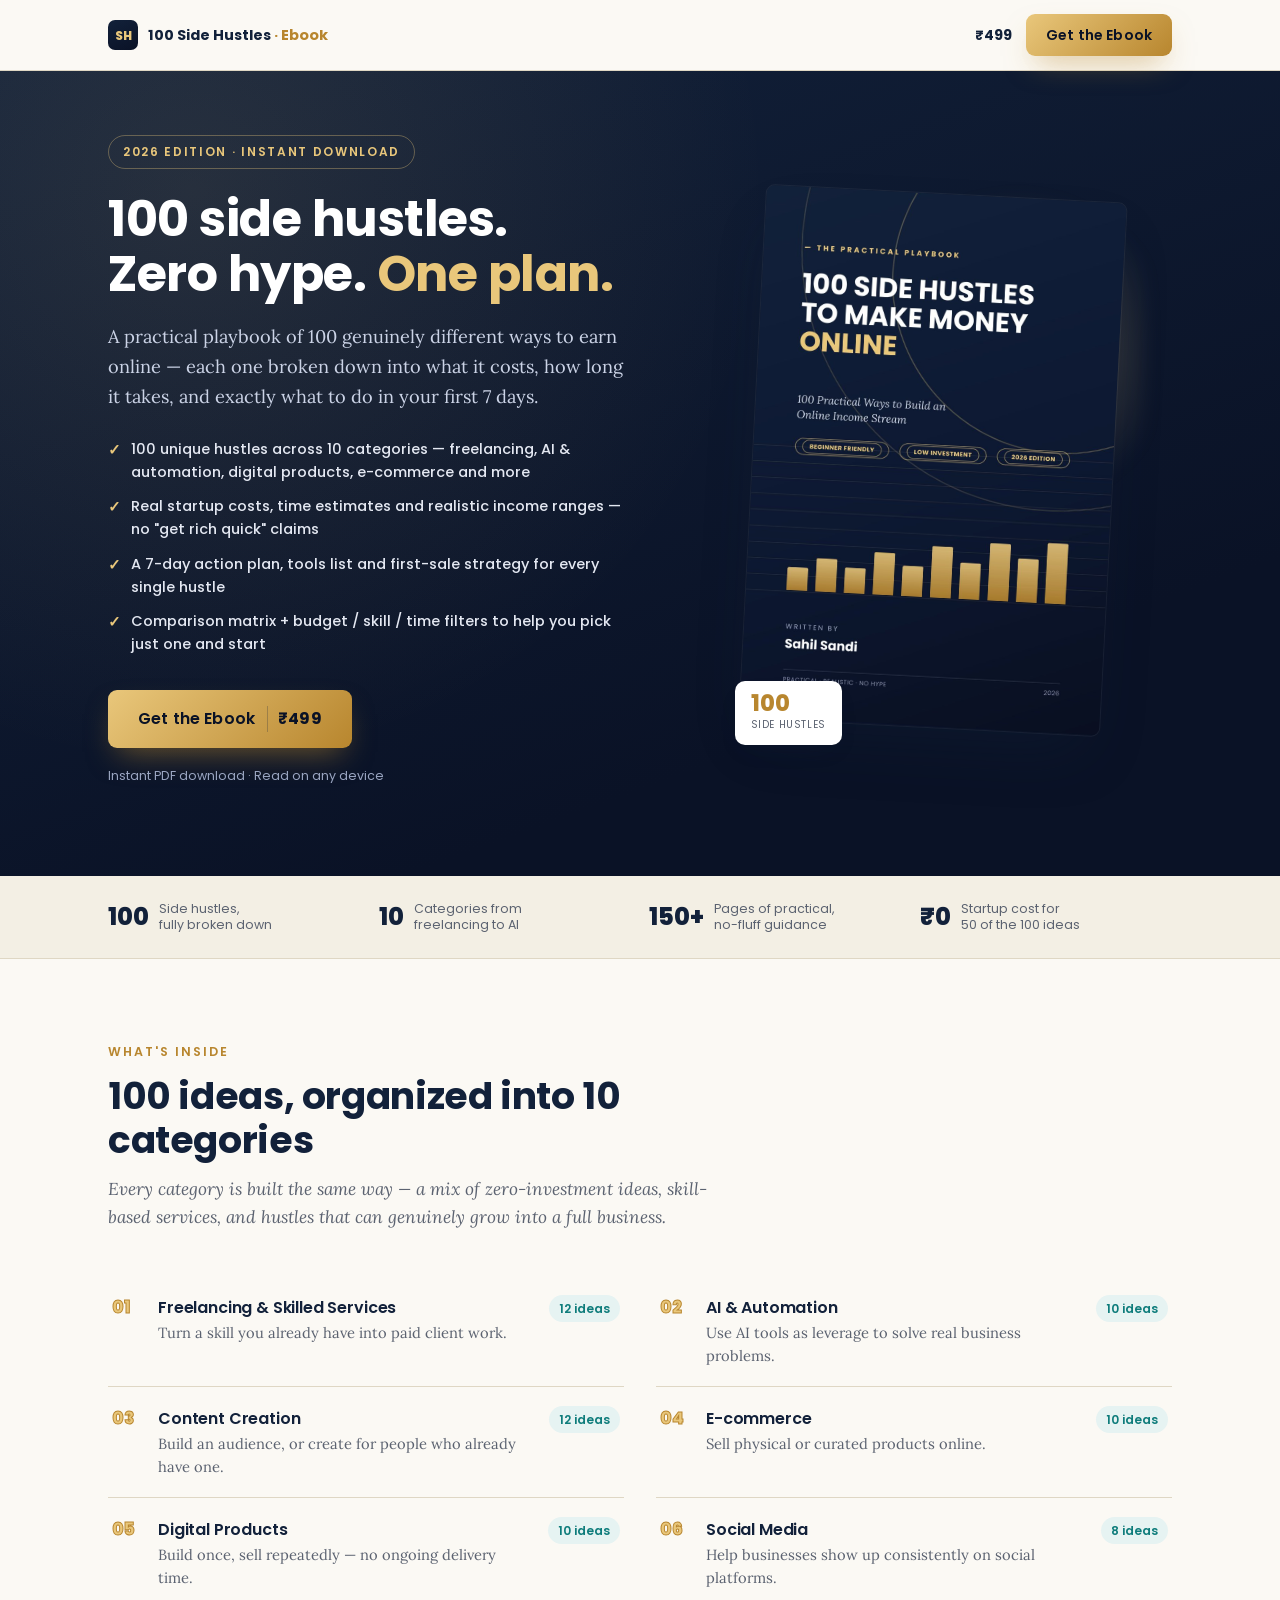
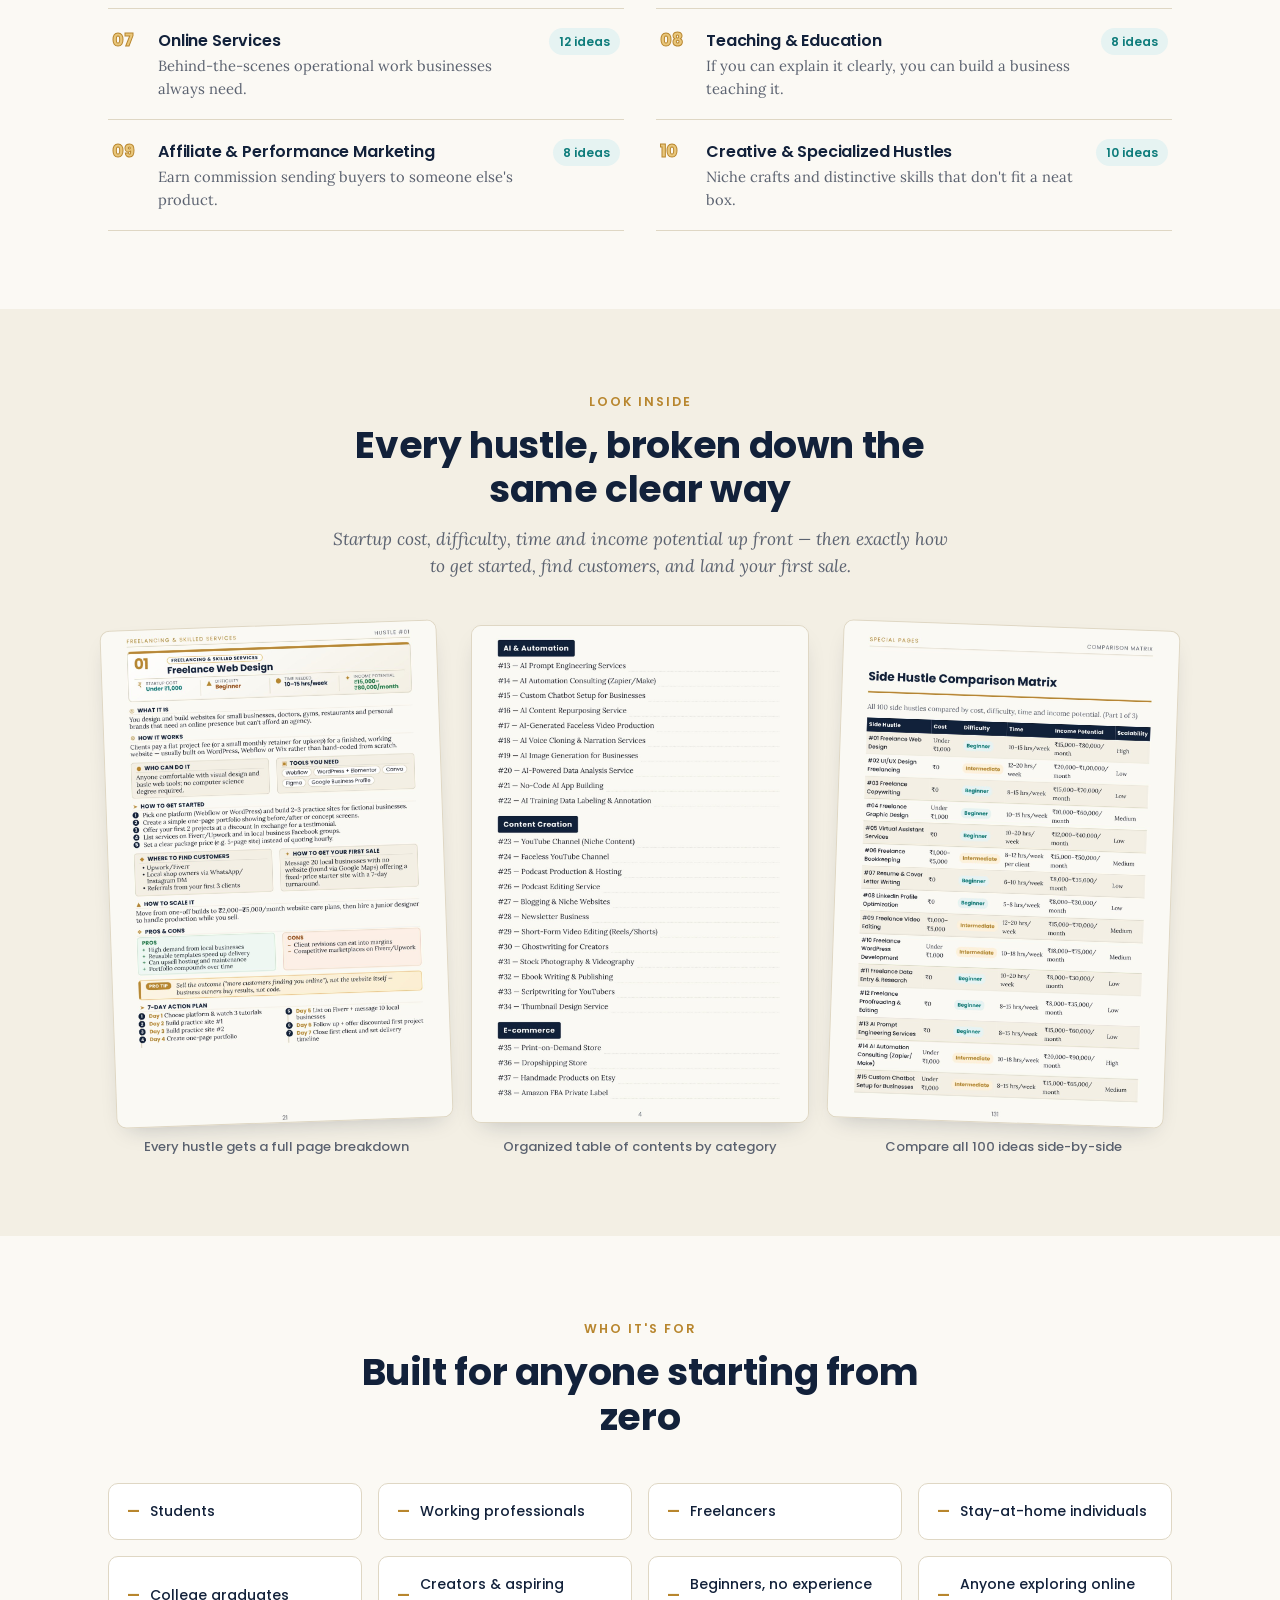
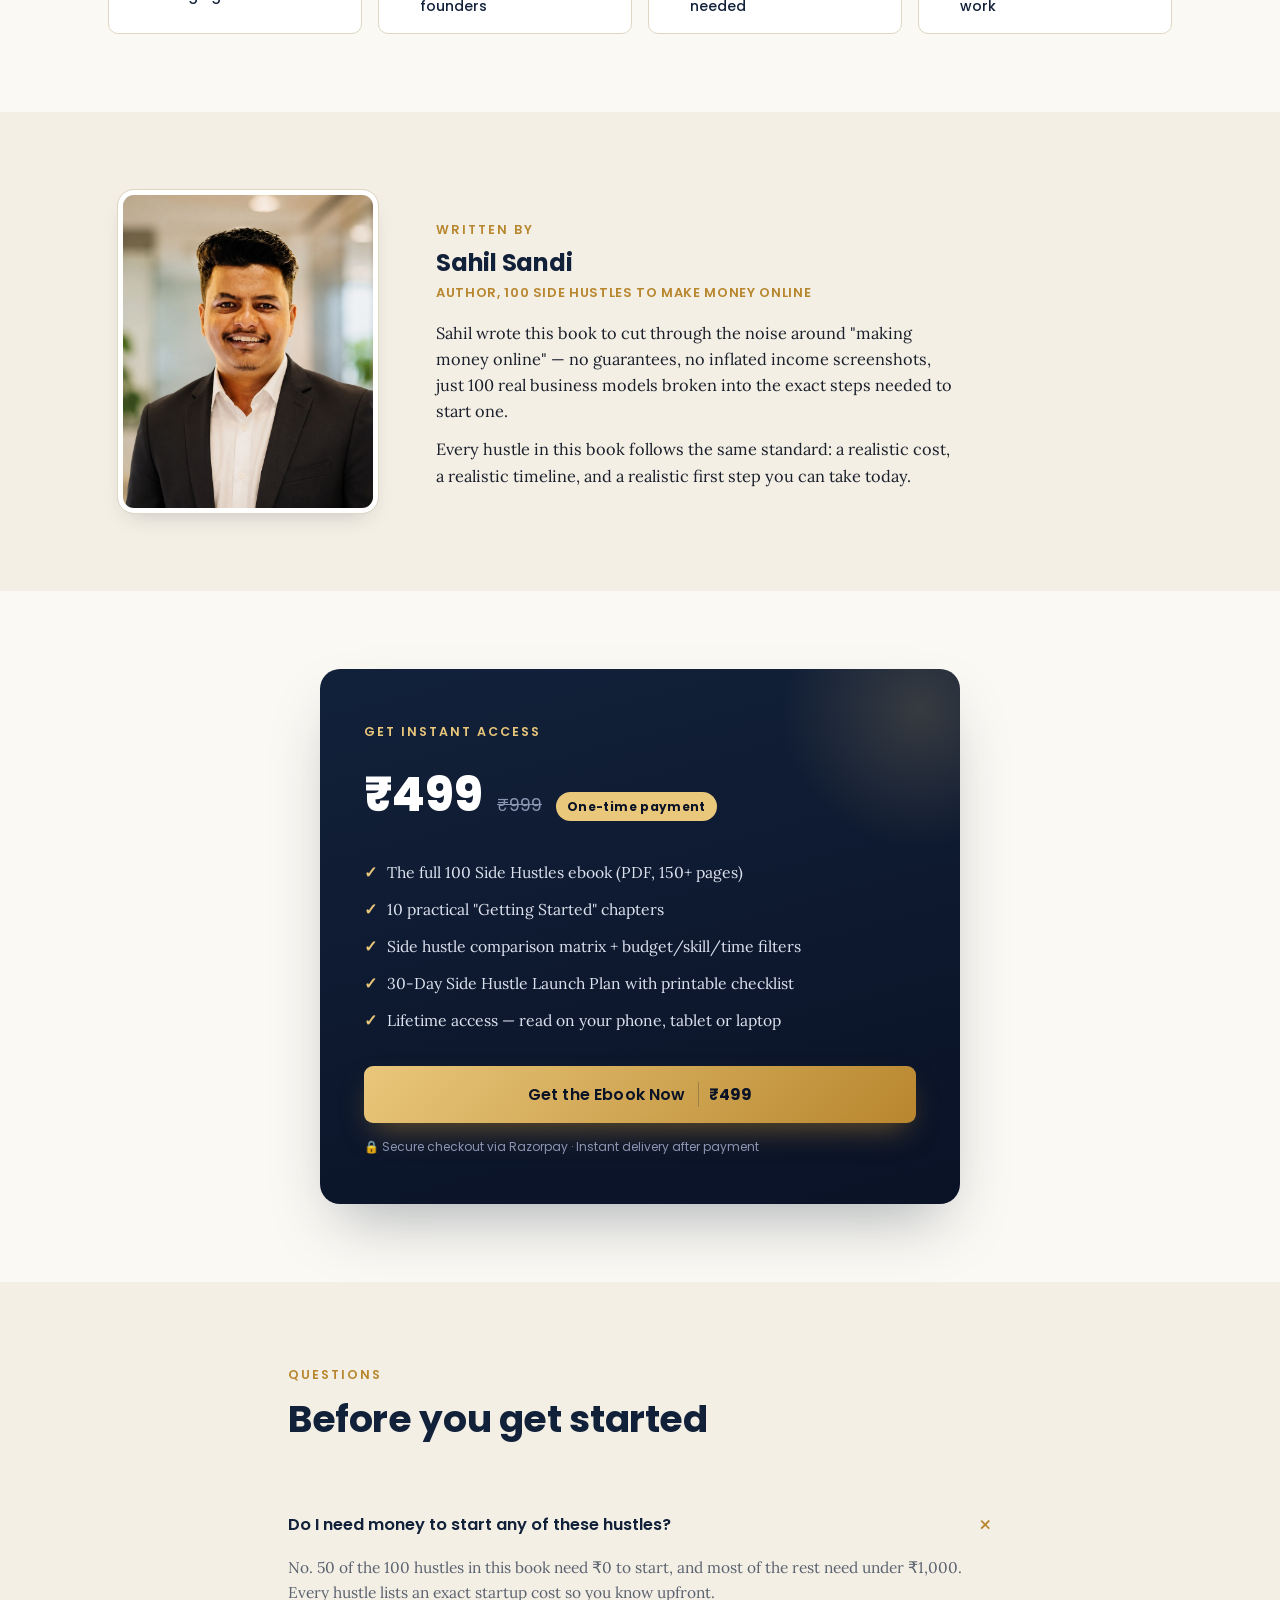
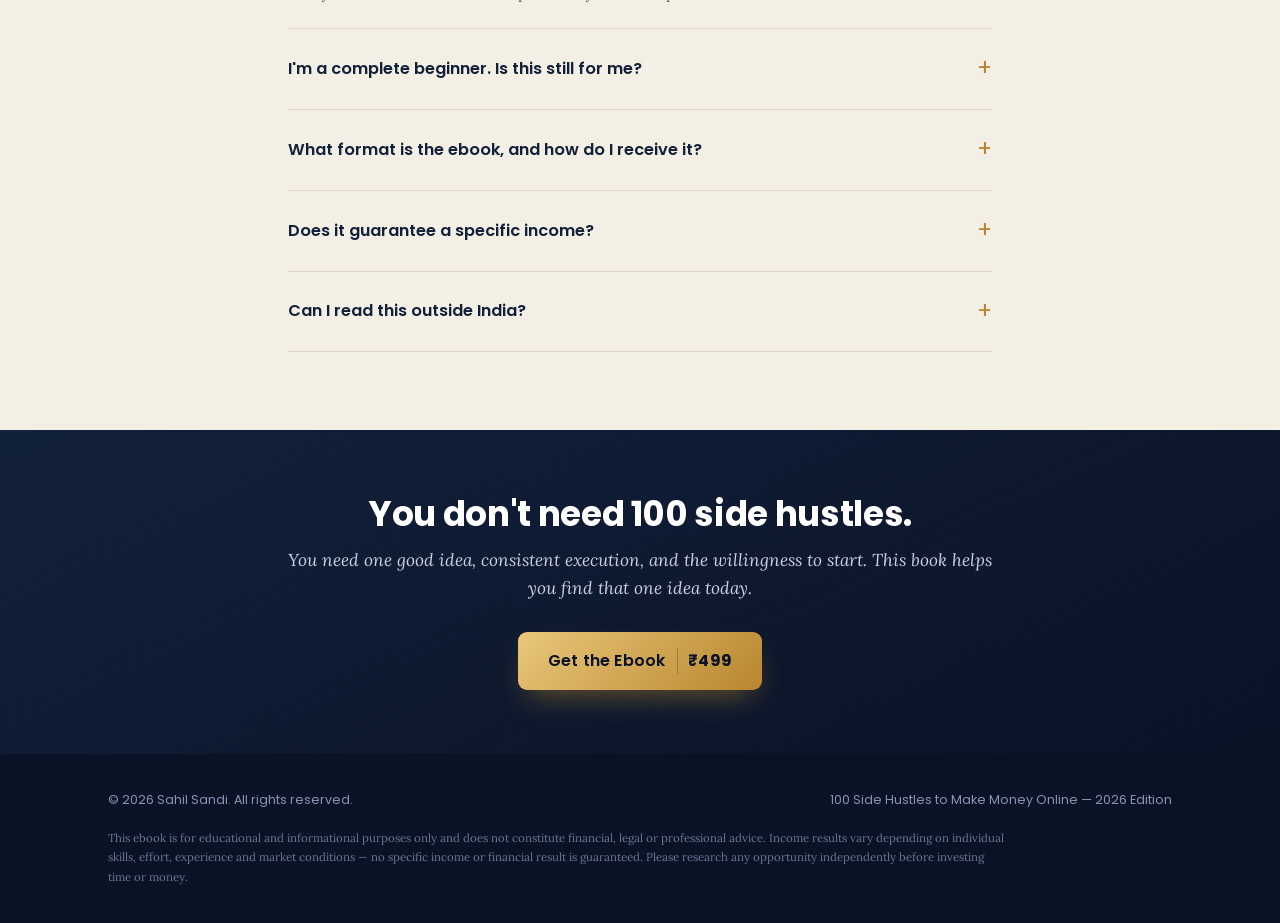
==== index.html @ a29d7ca0 "resolve deploeyment issue" ====
<!DOCTYPE html>
<html lang="en">
<head>
<meta charset="UTF-8">
<meta name="viewport" content="width=device-width, initial-scale=1.0">
<title>100 Side Hustles to Make Money Online — by Sahil Sandi</title>
<meta name="description" content="100 practical, realistic side hustles to build an online income stream — with startup cost, tools, first-sale strategy and a 7-day action plan for every single one.">

<!-- Open Graph / Meta Ads preview -->
<meta property="og:title" content="100 Side Hustles to Make Money Online">
<meta property="og:description" content="100 practical ways to build an online income stream — no hype, just startup cost, tools, and a 7-day plan for every hustle.">
<meta property="og:image" content="assets/img/cover.jpg">
<meta property="og:type" content="product">

<link rel="preconnect" href="https://fonts.googleapis.com">
<link rel="preconnect" href="https://fonts.gstatic.com" crossorigin>
<link href="https://fonts.googleapis.com/css2?family=Poppins:wght@400;500;600;700;800&family=Lora:ital,wght@0,400;0,500;1,400;1,500&display=swap" rel="stylesheet">
<link rel="stylesheet" href="assets/style.css">
</head>
<body>

<!-- ============ TOP BAR ============ -->
<div class="topbar">
  <div class="topbar-inner">
    <div class="brand">
      <div class="brand-mark">SH</div>
      <div class="brand-name">100 Side Hustles <span>· Ebook</span></div>
    </div>
    <div style="display:flex; align-items:center;">
      <!-- EDITABLE PRICE: keep in sync with your Razorpay Payment Page amount -->
      <span class="topbar-price">₹499</span>
      <a class="btn btn-primary" href="checkout.html">Get the Ebook</a>
    </div>
  </div>
</div>

<!-- ============ HERO ============ -->
<section class="hero">
  <div class="container hero-grid">
    <div>
      <span class="hero-eyebrow">2026 Edition · Instant Download</span>
      <h1>100 side hustles.<br>Zero hype. <em>One plan.</em></h1>
      <p class="hero-sub">A practical playbook of 100 genuinely different ways to earn online — each one broken down into what it costs, how long it takes, and exactly what to do in your first 7 days.</p>
      <ul class="hero-points">
        <li>100 unique hustles across 10 categories — freelancing, AI &amp; automation, digital products, e-commerce and more</li>
        <li>Real startup costs, time estimates and realistic income ranges — no "get rich quick" claims</li>
        <li>A 7-day action plan, tools list and first-sale strategy for every single hustle</li>
        <li>Comparison matrix + budget / skill / time filters to help you pick just one and start</li>
      </ul>
      <div class="hero-cta">
        <a class="btn btn-primary" href="checkout.html">
          Get the Ebook <span class="price">₹499</span>
        </a>
        <span class="hero-price-note">Instant PDF download · Read on any device</span>
      </div>
    </div>
    <div class="hero-visual">
      <div class="book-stage">
        <div class="book-glow"></div>
        <img class="book-cover-img" src="assets/img/cover.jpg" alt="100 Side Hustles to Make Money Online — ebook cover">
        <div class="book-badge">
          <div class="num">100</div>
          <div class="lab">Side Hustles</div>
        </div>
      </div>
    </div>
  </div>
</section>

<!-- ============ TRUST STRIP ============ -->
<div class="trust-strip">
  <div class="container trust-row">
    <div class="trust-item"><span class="n">100</span><span class="t">Side hustles,<br>fully broken down</span></div>
    <div class="trust-item"><span class="n">10</span><span class="t">Categories from<br>freelancing to AI</span></div>
    <div class="trust-item"><span class="n">150+</span><span class="t">Pages of practical,<br>no-fluff guidance</span></div>
    <div class="trust-item"><span class="n">₹0</span><span class="t">Startup cost for<br>50 of the 100 ideas</span></div>
  </div>
</div>

<!-- ============ WHAT'S INSIDE ============ -->
<section class="section">
  <div class="container">
    <div class="section-head">
      <span class="eyebrow">What's Inside</span>
      <h2>100 ideas, organized into 10 categories</h2>
      <p class="lede">Every category is built the same way — a mix of zero-investment ideas, skill-based services, and hustles that can genuinely grow into a full business.</p>
    </div>
    <div class="cat-index">
      <div class="cat-row">
        <span class="idx">01</span>
        <div class="body"><h4>Freelancing &amp; Skilled Services</h4><p>Turn a skill you already have into paid client work.</p></div>
        <span class="count">12 ideas</span>
      </div>
      <div class="cat-row">
        <span class="idx">02</span>
        <div class="body"><h4>AI &amp; Automation</h4><p>Use AI tools as leverage to solve real business problems.</p></div>
        <span class="count">10 ideas</span>
      </div>
      <div class="cat-row">
        <span class="idx">03</span>
        <div class="body"><h4>Content Creation</h4><p>Build an audience, or create for people who already have one.</p></div>
        <span class="count">12 ideas</span>
      </div>
      <div class="cat-row">
        <span class="idx">04</span>
        <div class="body"><h4>E-commerce</h4><p>Sell physical or curated products online.</p></div>
        <span class="count">10 ideas</span>
      </div>
      <div class="cat-row">
        <span class="idx">05</span>
        <div class="body"><h4>Digital Products</h4><p>Build once, sell repeatedly — no ongoing delivery time.</p></div>
        <span class="count">10 ideas</span>
      </div>
      <div class="cat-row">
        <span class="idx">06</span>
        <div class="body"><h4>Social Media</h4><p>Help businesses show up consistently on social platforms.</p></div>
        <span class="count">8 ideas</span>
      </div>
      <div class="cat-row">
        <span class="idx">07</span>
        <div class="body"><h4>Online Services</h4><p>Behind-the-scenes operational work businesses always need.</p></div>
        <span class="count">12 ideas</span>
      </div>
      <div class="cat-row">
        <span class="idx">08</span>
        <div class="body"><h4>Teaching &amp; Education</h4><p>If you can explain it clearly, you can build a business teaching it.</p></div>
        <span class="count">8 ideas</span>
      </div>
      <div class="cat-row">
        <span class="idx">09</span>
        <div class="body"><h4>Affiliate &amp; Performance Marketing</h4><p>Earn commission sending buyers to someone else's product.</p></div>
        <span class="count">8 ideas</span>
      </div>
      <div class="cat-row">
        <span class="idx">10</span>
        <div class="body"><h4>Creative &amp; Specialized Hustles</h4><p>Niche crafts and distinctive skills that don't fit a neat box.</p></div>
        <span class="count">10 ideas</span>
      </div>
    </div>
  </div>
</section>

<!-- ============ LOOK INSIDE ============ -->
<section class="section section-alt">
  <div class="container">
    <div class="section-head center">
      <span class="eyebrow">Look Inside</span>
      <h2>Every hustle, broken down the same clear way</h2>
      <p class="lede">Startup cost, difficulty, time and income potential up front — then exactly how to get started, find customers, and land your first sale.</p>
    </div>
    <div class="gallery">
      <div class="gallery-item">
        <div class="gallery-frame"><img src="assets/img/preview1.jpg" alt="Sample hustle page — Freelance Web Design"></div>
        <div class="gallery-cap">Every hustle gets a full page breakdown</div>
      </div>
      <div class="gallery-item">
        <div class="gallery-frame"><img src="assets/img/preview4.jpg" alt="Table of contents sample page"></div>
        <div class="gallery-cap">Organized table of contents by category</div>
      </div>
      <div class="gallery-item">
        <div class="gallery-frame"><img src="assets/img/preview3.jpg" alt="Comparison matrix sample page"></div>
        <div class="gallery-cap">Compare all 100 ideas side-by-side</div>
      </div>
    </div>
  </div>
</section>

<!-- ============ WHO IT'S FOR ============ -->
<section class="section">
  <div class="container">
    <div class="section-head center">
      <span class="eyebrow">Who It's For</span>
      <h2>Built for anyone starting from zero</h2>
    </div>
    <div class="for-grid">
      <div class="for-chip">Students</div>
      <div class="for-chip">Working professionals</div>
      <div class="for-chip">Freelancers</div>
      <div class="for-chip">Stay-at-home individuals</div>
      <div class="for-chip">College graduates</div>
      <div class="for-chip">Creators &amp; aspiring founders</div>
      <div class="for-chip">Beginners, no experience needed</div>
      <div class="for-chip">Anyone exploring online work</div>
    </div>
  </div>
</section>

<!-- ============ AUTHOR ============ -->
<section class="section section-alt">
  <div class="container author-wrap">
    <img class="author-photo" src="assets/img/author.jpg" alt="Sahil Sandi, author of 100 Side Hustles to Make Money Online">
    <div>
      <span class="eyebrow">Written By</span>
      <h3 class="author-name" style="margin-top:8px;">Sahil Sandi</h3>
      <div class="author-role">Author, 100 Side Hustles to Make Money Online</div>
      <p class="author-bio">Sahil wrote this book to cut through the noise around "making money online" — no guarantees, no inflated income screenshots, just 100 real business models broken into the exact steps needed to start one.</p>
      <p class="author-bio">Every hustle in this book follows the same standard: a realistic cost, a realistic timeline, and a realistic first step you can take today.</p>
    </div>
  </div>
</section>

<!-- ============ PRICING ============ -->
<section class="section" id="pricing">
  <div class="container">
    <div class="price-card">
      <span class="eyebrow" style="color:var(--gold-soft);">Get Instant Access</span>
      <div class="price-top" style="margin-top:14px;">
        <!-- EDITABLE PRICE: keep in sync with your Razorpay Payment Page amount -->
        <span class="price-amount">₹499</span>
        <span class="price-was">₹999</span>
        <span class="price-tag">One-time payment</span>
      </div>
      <ul class="price-includes">
        <li>The full 100 Side Hustles ebook (PDF, 150+ pages)</li>
        <li>10 practical "Getting Started" chapters</li>
        <li>Side hustle comparison matrix + budget/skill/time filters</li>
        <li>30-Day Side Hustle Launch Plan with printable checklist</li>
        <li>Lifetime access — read on your phone, tablet or laptop</li>
      </ul>
      <div class="price-cta">
        <a class="btn btn-primary btn-block" href="checkout.html">
          Get the Ebook Now <span class="price">₹499</span>
        </a>
      </div>
      <div class="price-secure">🔒 Secure checkout via Razorpay · Instant delivery after payment</div>
    </div>
  </div>
</section>

<!-- ============ FAQ ============ -->
<section class="section section-alt">
  <div class="container-narrow">
    <div class="section-head">
      <span class="eyebrow">Questions</span>
      <h2>Before you get started</h2>
    </div>

    <div class="faq-item open">
      <div class="faq-q">Do I need money to start any of these hustles?</div>
      <div class="faq-a">No. 50 of the 100 hustles in this book need ₹0 to start, and most of the rest need under ₹1,000. Every hustle lists an exact startup cost so you know upfront.</div>
    </div>
    <div class="faq-item">
      <div class="faq-q">I'm a complete beginner. Is this still for me?</div>
      <div class="faq-a">Yes — the book opens with 10 short chapters on choosing the right hustle, avoiding scams, and getting your first customer, before you even get to the 100 ideas.</div>
    </div>
    <div class="faq-item">
      <div class="faq-q">What format is the ebook, and how do I receive it?</div>
      <div class="faq-a">It's a digital PDF, readable on any phone, tablet or computer. After payment you'll be taken straight to a download page — no waiting, no email required.</div>
    </div>
    <div class="faq-item">
      <div class="faq-q">Does it guarantee a specific income?</div>
      <div class="faq-a">No — and we're upfront about that. Income depends on your effort, skills and market conditions. What this book guarantees is clarity: a realistic cost, timeline and first step for every idea.</div>
    </div>
    <div class="faq-item">
      <div class="faq-q">Can I read this outside India?</div>
      <div class="faq-a">Yes. Costs and examples are shown in INR (₹) with Indian platforms in mind, but the majority of the 100 hustles — freelancing, digital products, content, affiliate marketing — work anywhere in the world.</div>
    </div>
  </div>
</section>

<!-- ============ FINAL CTA ============ -->
<section class="cta-band">
  <div class="container-narrow">
    <h2>You don't need 100 side hustles.</h2>
    <p class="lede">You need one good idea, consistent execution, and the willingness to start. This book helps you find that one idea today.</p>
    <div class="hero-cta">
      <a class="btn btn-primary" href="checkout.html">
        Get the Ebook <span class="price">₹499</span>
      </a>
    </div>
  </div>
</section>

<!-- ============ FOOTER ============ -->
<footer>
  <div class="container">
    <div class="footer-inner">
      <div>© 2026 Sahil Sandi. All rights reserved.</div>
      <div>100 Side Hustles to Make Money Online — 2026 Edition</div>
    </div>
    <p class="footer-disclaimer">This ebook is for educational and informational purposes only and does not constitute financial, legal or professional advice. Income results vary depending on individual skills, effort, experience and market conditions — no specific income or financial result is guaranteed. Please research any opportunity independently before investing time or money.</p>
  </div>
</footer>

<script>
document.querySelectorAll('.faq-item').forEach(function(item){
  item.querySelector('.faq-q').addEventListener('click', function(){
    var isOpen = item.classList.contains('open');
    document.querySelectorAll('.faq-item').forEach(function(i){ i.classList.remove('open'); });
    if(!isOpen){ item.classList.add('open'); }
  });
});
</script>
</body>
</html>
---- assets/style.css ----
/* =========================================================
   100 Side Hustles — Product & Delivery Site
   Design system inherited from the ebook itself:
   Navy / Gold / Cream, Poppins + Lora
   ========================================================= */

:root{
  --navy:#12213A;
  --navy-soft:#1D3358;
  --navy-deep:#0A1226;
  --ink:#1A1F2B;
  --gold:#B8862E;
  --gold-soft:#E9C77B;
  --gold-pale:#F6E7C4;
  --teal:#0E7C7B;
  --teal-soft:#E6F3F2;
  --paper:#FBF9F4;
  --paper-alt:#F3EFE4;
  --line:#DFD7C4;
  --gray:#5B6270;
  --success:#1E7A46;
  --white:#FFFFFF;
  --shadow: 0 30px 60px -20px rgba(18,33,58,0.35);
  --shadow-sm: 0 10px 24px -12px rgba(18,33,58,0.28);
  --radius: 14px;
}

*{ box-sizing:border-box; }
html{ scroll-behavior:smooth; }
body{
  margin:0;
  font-family:'Lora', Georgia, serif;
  background:var(--paper);
  color:var(--ink);
  line-height:1.6;
  font-size:16.5px;
  -webkit-font-smoothing:antialiased;
}
img{ max-width:100%; display:block; }
h1,h2,h3,h4{
  font-family:'Poppins', sans-serif;
  color:var(--navy);
  margin:0;
  line-height:1.18;
  letter-spacing:-0.01em;
}
p{ margin:0; }
a{ color:inherit; text-decoration:none; }
ul{ margin:0; padding:0; list-style:none; }
.container{
  max-width:1120px;
  margin:0 auto;
  padding:0 28px;
}
.container-narrow{
  max-width:760px;
  margin:0 auto;
  padding:0 28px;
}
section{ position:relative; }

/* -------- utility -------- */
.eyebrow{
  font-family:'Poppins',sans-serif;
  font-size:12.5px;
  font-weight:600;
  letter-spacing:0.16em;
  text-transform:uppercase;
  color:var(--gold);
}
.lede{
  font-family:'Lora',serif;
  font-style:italic;
  color:var(--gray);
  font-size:1.08rem;
}
.btn{
  display:inline-flex;
  align-items:center;
  justify-content:center;
  gap:10px;
  font-family:'Poppins',sans-serif;
  font-weight:600;
  font-size:1rem;
  letter-spacing:0.01em;
  padding:16px 30px;
  border-radius:9px;
  cursor:pointer;
  border:none;
  transition:transform .15s ease, box-shadow .15s ease, background .15s ease;
}
.btn-primary{
  background:linear-gradient(135deg, var(--gold-soft) 0%, var(--gold) 100%);
  color:var(--navy-deep);
  box-shadow:0 14px 30px -10px rgba(184,134,46,0.55);
}
.btn-primary:hover{ transform:translateY(-2px); box-shadow:0 18px 36px -10px rgba(184,134,46,0.65); }
.btn-primary .price{
  font-weight:700;
  border-left:1.5px solid rgba(18,33,58,0.25);
  padding-left:10px;
  margin-left:2px;
}
.btn-ghost{
  background:transparent;
  border:1.4px solid rgba(255,255,255,0.35);
  color:#fff;
}
.btn-block{ width:100%; }

/* -------- top bar -------- */
.topbar{
  position:sticky; top:0; z-index:50;
  background:rgba(251,249,244,0.92);
  backdrop-filter:blur(6px);
  border-bottom:1px solid var(--line);
}
.topbar-inner{
  display:flex; align-items:center; justify-content:space-between;
  padding:14px 28px;
  max-width:1120px; margin:0 auto;
}
.brand{ display:flex; align-items:center; gap:10px; }
.brand-mark{
  width:30px; height:30px; border-radius:7px;
  background:linear-gradient(155deg, var(--navy), var(--navy-deep));
  color:var(--gold-soft);
  display:flex; align-items:center; justify-content:center;
  font-family:'Poppins',sans-serif; font-weight:800; font-size:12px;
  flex-shrink:0;
}
.brand-name{
  font-family:'Poppins',sans-serif; font-weight:700; font-size:14.5px; color:var(--navy);
}
.brand-name span{ color:var(--gold); }
.topbar .btn{ padding:10px 20px; font-size:14px; }
.topbar-price{
  font-family:'Poppins',sans-serif; font-weight:700; font-size:14px; color:var(--navy);
  margin-right:14px; display:none;
}
@media(min-width:640px){ .topbar-price{ display:inline; } }

/* -------- hero -------- */
.hero{
  background:radial-gradient(circle at 15% 15%, rgba(233,199,123,0.10), transparent 45%),
             linear-gradient(160deg, var(--navy) 0%, var(--navy-deep) 75%);
  color:#fff;
  padding:64px 0 90px;
  overflow:hidden;
}
.hero-grid{
  display:grid;
  grid-template-columns: 1.05fr 0.95fr;
  gap:56px;
  align-items:center;
}
@media(max-width:900px){
  .hero-grid{ grid-template-columns:1fr; gap:44px; }
  .hero{ padding:44px 0 64px; text-align:left; }
}
.hero-eyebrow{
  display:inline-flex; align-items:center; gap:8px;
  font-family:'Poppins',sans-serif; font-size:12px; font-weight:600; letter-spacing:0.14em;
  text-transform:uppercase; color:var(--gold-soft);
  border:1px solid rgba(233,199,123,0.35); border-radius:20px; padding:6px 14px;
  margin-bottom:22px;
}
.hero h1{
  color:#fff; font-size:clamp(2.1rem, 4.2vw, 3.1rem); font-weight:700; line-height:1.12;
}
.hero h1 em{ font-style:normal; color:var(--gold-soft); }
.hero-sub{
  font-family:'Lora',serif; color:#CBD3E6; font-size:1.14rem; line-height:1.65;
  margin-top:20px; max-width:520px;
}
.hero-points{ margin-top:26px; display:flex; flex-direction:column; gap:11px; }
.hero-points li{
  display:flex; align-items:flex-start; gap:10px;
  font-family:'Poppins',sans-serif; font-size:14.5px; color:#E4E8F2; font-weight:500;
}
.hero-points li::before{
  content:"✓"; color:var(--gold-soft); font-weight:700; margin-top:1px;
}
.hero-cta{ margin-top:34px; display:flex; align-items:center; gap:18px; flex-wrap:wrap; }
.hero-price-note{ font-family:'Poppins',sans-serif; font-size:12.5px; color:#9BA6C2; }
.hero-price-note strong{ color:var(--gold-soft); }

.hero-visual{ position:relative; display:flex; justify-content:center; }
.book-stage{ position:relative; width:100%; max-width:360px; }
.book-cover-img{
  width:100%; border-radius:8px;
  box-shadow: var(--shadow), 0 0 0 1px rgba(255,255,255,0.06);
  transform:rotate(3deg);
  position:relative; z-index:2;
}
.book-glow{
  position:absolute; inset:-30px -30px auto auto; width:70%; height:70%;
  background:radial-gradient(circle, rgba(233,199,123,0.35), transparent 70%);
  filter:blur(10px); z-index:1;
}
.book-badge{
  position:absolute; bottom:-18px; left:-18px; z-index:3;
  background:#fff; color:var(--navy); border-radius:10px; padding:12px 16px;
  box-shadow:var(--shadow-sm);
  font-family:'Poppins',sans-serif;
}
.book-badge .num{ font-size:22px; font-weight:800; color:var(--gold); line-height:1; }
.book-badge .lab{ font-size:10px; letter-spacing:0.06em; text-transform:uppercase; color:var(--gray); margin-top:2px; }

/* -------- trust strip -------- */
.trust-strip{
  background:var(--paper-alt);
  border-bottom:1px solid var(--line);
  padding:22px 0;
}
.trust-row{
  display:flex; justify-content:space-between; flex-wrap:wrap; gap:18px;
  font-family:'Poppins',sans-serif;
}
.trust-item{ display:flex; align-items:center; gap:10px; flex:1; min-width:150px; }
.trust-item .n{ font-size:1.5rem; font-weight:800; color:var(--navy); }
.trust-item .t{ font-size:12.5px; color:var(--gray); line-height:1.3; }

/* -------- section heads -------- */
.section{ padding:78px 0; }
.section-alt{ background:var(--paper-alt); }
.section-head{ max-width:620px; margin-bottom:44px; }
.section-head.center{ margin-left:auto; margin-right:auto; text-align:center; }
.section-head h2{ font-size:clamp(1.7rem, 3vw, 2.35rem); margin-top:10px; }
.section-head .lede{ margin-top:14px; }

/* -------- categories -------- */
.cat-index{
  display:grid; grid-template-columns:1fr; gap:14px;
}
@media(min-width:760px){ .cat-index{ grid-template-columns:repeat(2, 1fr); gap:0 32px; } }
.cat-row{
  display:flex; align-items:baseline; gap:16px;
  padding:18px 4px; border-bottom:1px solid var(--line);
}
.cat-row .idx{
  font-family:'Poppins',sans-serif; font-weight:800; font-size:1.05rem; color:var(--gold-soft);
  -webkit-text-stroke:1px var(--gold);
  min-width:30px;
}
.cat-row .body h4{ font-family:'Poppins',sans-serif; font-size:1rem; color:var(--navy); font-weight:600; }
.cat-row .body p{ font-family:'Lora',serif; font-size:0.92rem; color:var(--gray); margin-top:3px; }
.cat-row .count{
  margin-left:auto; font-family:'Poppins',sans-serif; font-size:12px; color:var(--teal);
  background:var(--teal-soft); padding:4px 10px; border-radius:20px; white-space:nowrap;
  font-weight:600;
}

/* -------- preview gallery -------- */
.gallery{
  display:grid; grid-template-columns:repeat(3, 1fr); gap:26px;
}
@media(max-width:820px){ .gallery{ grid-template-columns:1fr; max-width:420px; margin:0 auto; } }
.gallery-item{ text-align:center; }
.gallery-frame{
  border-radius:10px; overflow:hidden; box-shadow:var(--shadow-sm);
  border:1px solid var(--line);
  transform:rotate(var(--rot,0deg));
  transition:transform .25s ease;
}
.gallery-item:nth-child(1) .gallery-frame{ --rot:-2deg; }
.gallery-item:nth-child(3) .gallery-frame{ --rot:2deg; }
.gallery-frame:hover{ transform:rotate(0deg) translateY(-4px); }
.gallery-cap{
  margin-top:14px; font-family:'Poppins',sans-serif; font-size:13px; color:var(--gray); font-weight:500;
}

/* -------- author -------- */
.author-wrap{
  display:grid; grid-template-columns:280px 1fr; gap:48px; align-items:center;
}
@media(max-width:760px){ .author-wrap{ grid-template-columns:1fr; text-align:center; } }
.author-photo{
  border-radius:16px; overflow:hidden; box-shadow:var(--shadow-sm);
  border:5px solid #fff; outline:1px solid var(--line);
  max-width:260px; margin:0 auto;
}
.author-name{ font-size:1.5rem; }
.author-role{
  font-family:'Poppins',sans-serif; font-size:13px; font-weight:600; letter-spacing:0.05em;
  color:var(--gold); text-transform:uppercase; margin-top:6px;
}
.author-bio{ margin-top:16px; font-size:1.02rem; color:var(--ink); max-width:520px; }
.author-bio + .author-bio{ margin-top:12px; }

/* -------- who it's for -------- */
.for-grid{
  display:grid; grid-template-columns:repeat(4,1fr); gap:16px;
}
@media(max-width:900px){ .for-grid{ grid-template-columns:repeat(2,1fr); } }
@media(max-width:520px){ .for-grid{ grid-template-columns:1fr; } }
.for-chip{
  background:#fff; border:1px solid var(--line); border-radius:10px; padding:16px 18px;
  font-family:'Poppins',sans-serif; font-size:14px; font-weight:500; color:var(--navy);
  display:flex; align-items:center; gap:10px;
}
.for-chip::before{ content:"—"; color:var(--gold); font-weight:700; }

/* -------- pricing -------- */
.price-card{
  background:linear-gradient(165deg, var(--navy) 0%, var(--navy-deep) 100%);
  color:#fff; border-radius:20px; padding:48px 44px;
  max-width:640px; margin:0 auto;
  box-shadow:var(--shadow);
  position:relative; overflow:hidden;
}
.price-card::before{
  content:""; position:absolute; width:280px; height:280px; border-radius:50%;
  background:radial-gradient(circle, rgba(233,199,123,0.18), transparent 70%);
  top:-100px; right:-100px;
}
.price-top{ display:flex; align-items:baseline; gap:14px; flex-wrap:wrap; }
.price-amount{ font-family:'Poppins',sans-serif; font-size:3rem; font-weight:800; color:#fff; }
.price-was{ font-family:'Poppins',sans-serif; font-size:1.1rem; color:#8b95b3; text-decoration:line-through; }
.price-tag{
  font-family:'Poppins',sans-serif; font-size:12px; font-weight:700; color:var(--navy-deep);
  background:var(--gold-soft); padding:5px 11px; border-radius:20px; letter-spacing:0.03em;
}
.price-includes{ margin-top:26px; display:flex; flex-direction:column; gap:12px; }
.price-includes li{
  display:flex; gap:10px; align-items:flex-start;
  font-family:'Lora',serif; font-size:0.98rem; color:#DCE1EE;
}
.price-includes li::before{ content:"✓"; color:var(--gold-soft); font-weight:700; font-family:'Poppins',sans-serif; }
.price-cta{ margin-top:32px; }
.price-secure{
  margin-top:14px; font-family:'Poppins',sans-serif; font-size:12px; color:#8b95b3;
  display:flex; align-items:center; gap:8px;
}

/* -------- faq -------- */
.faq-item{ border-bottom:1px solid var(--line); padding:22px 0; }
.faq-q{
  display:flex; justify-content:space-between; align-items:center; gap:16px;
  cursor:pointer; font-family:'Poppins',sans-serif; font-weight:600; color:var(--navy); font-size:1.02rem;
}
.faq-q::after{
  content:"+"; font-size:1.4rem; color:var(--gold); flex-shrink:0; transition:transform .2s ease; font-weight:400;
}
.faq-item.open .faq-q::after{ transform:rotate(45deg); }
.faq-a{
  max-height:0; overflow:hidden; transition:max-height .25s ease;
  font-family:'Lora',serif; color:var(--gray); font-size:0.97rem; line-height:1.65;
}
.faq-item.open .faq-a{ max-height:240px; margin-top:12px; }

/* -------- final cta band -------- */
.cta-band{
  background:linear-gradient(155deg, var(--navy), var(--navy-deep));
  color:#fff; padding:64px 0; text-align:center;
}
.cta-band h2{ color:#fff; font-size:clamp(1.6rem,3vw,2.15rem); }
.cta-band .lede{ color:#C8D0E5; margin-top:12px; }
.cta-band .hero-cta{ justify-content:center; margin-top:30px; }

/* -------- footer -------- */
footer{ background:var(--navy-deep); color:#8b95b3; padding:36px 0; }
.footer-inner{
  display:flex; justify-content:space-between; align-items:center; gap:20px; flex-wrap:wrap;
  font-family:'Poppins',sans-serif; font-size:12.5px;
}
.footer-disclaimer{
  margin-top:18px; font-size:11.5px; line-height:1.7; color:#6b7594; max-width:900px;
}

/* -------- download page -------- */
.dl-page{
  min-height:100vh; display:flex; align-items:center; justify-content:center;
  background:radial-gradient(circle at 20% 10%, rgba(233,199,123,0.10), transparent 45%),
             linear-gradient(160deg, var(--navy) 0%, var(--navy-deep) 80%);
  padding:40px 20px;
}
.dl-card{
  background:#fff; border-radius:20px; padding:52px 44px; max-width:520px; width:100%;
  box-shadow:var(--shadow); text-align:center;
}
.dl-check{
  width:64px; height:64px; border-radius:50%; background:var(--teal-soft); color:var(--teal);
  display:flex; align-items:center; justify-content:center; margin:0 auto 22px; font-size:28px;
}
.dl-card h1{ font-size:1.65rem; }
.dl-card .lede{ margin-top:12px; font-size:1rem; }
.dl-cover{ width:120px; margin:26px auto; border-radius:6px; box-shadow:var(--shadow-sm); }
.dl-btn{ margin-top:8px; }
.dl-note{
  margin-top:22px; font-family:'Poppins',sans-serif; font-size:12px; color:var(--gray);
  background:var(--paper-alt); border-radius:10px; padding:14px 16px; text-align:left; line-height:1.6;
}
.dl-footer{
  margin-top:28px; font-family:'Poppins',sans-serif; font-size:11.5px; color:#9aa3b5;
}
.dl-check.error{ background:#FBEFE6; color:var(--warn); }
.dl-spinner{
  width:34px; height:34px; border-radius:50%; margin:0 auto 22px;
  border:3px solid var(--line); border-top-color:var(--gold);
  animation:dl-spin 0.8s linear infinite;
}
@keyframes dl-spin{ to{ transform:rotate(360deg); } }
.dl-state{ display:none; }
.dl-state.active{ display:block; }

@media(max-width:520px){
  .dl-card{ padding:38px 26px; }
  .price-card{ padding:36px 26px; }
}

/* -------- checkout page -------- */
.co-page{
  min-height:100vh;
  background:radial-gradient(circle at 15% 10%, rgba(233,199,123,0.10), transparent 45%),
             linear-gradient(160deg, var(--navy) 0%, var(--navy-deep) 80%);
  padding:40px 20px 60px;
}
.co-topbar{
  max-width:920px; margin:0 auto 28px; display:flex; align-items:center; gap:10px;
}
.co-topbar a{
  font-family:'Poppins',sans-serif; font-size:13px; color:#9BA6C2; display:flex; align-items:center; gap:6px;
}
.co-grid{
  max-width:920px;
  margin:0 auto;
  display:grid;
  grid-template-columns:1fr 1.15fr;
  gap:26px;
  align-items:stretch;
}

.co-summary,
.co-pay{
  height:100%;
}
@media(max-width:760px){ .co-grid{ grid-template-columns:1fr; } }
.co-summary{
  background:#fff; border-radius:16px; padding:30px 28px; box-shadow:var(--shadow-sm);
}
.co-summary-top{ display:flex; gap:16px; align-items:flex-start; }
.co-summary-top img{ width:74px; border-radius:6px; box-shadow:0 8px 18px -8px rgba(18,33,58,0.35); flex-shrink:0; }
.co-summary-top h3{ font-size:1.05rem; line-height:1.3; }
.co-summary-top p{ font-family:'Poppins',sans-serif; font-size:12px; color:var(--gray); margin-top:5px; }
.co-line{ display:flex; justify-content:space-between; padding:13px 0; border-top:1px solid var(--line); font-family:'Poppins',sans-serif; font-size:14px; color:var(--ink); }
.co-line.total{ font-weight:700; font-size:1.05rem; color:var(--navy); }
.co-line .muted{ color:var(--gray); font-weight:400; }
.co-includes{ margin-top:6px; }
.co-includes li{ display:flex; gap:9px; font-family:'Lora',serif; font-size:0.92rem; color:var(--ink); padding:6px 0; }
.co-includes li::before{ content:"✓"; color:var(--teal); font-family:'Poppins',sans-serif; font-weight:700; }

.co-pay{
  background:#fff; border-radius:16px; padding:32px 28px; box-shadow:var(--shadow-sm);
}
.co-pay h2{ font-size:1.3rem; }
.co-pay .lede{ margin-top:6px; font-size:0.94rem; }
.co-badges{ display:flex; gap:10px; margin-top:20px; flex-wrap:wrap; }
.co-badge{
  font-family:'Poppins',sans-serif; font-size:11.5px; font-weight:600; color:var(--navy);
  background:var(--paper-alt); border:1px solid var(--line); border-radius:20px; padding:6px 12px;
  display:flex; align-items:center; gap:6px;
}
.co-pay-btn-wrap{ margin-top:26px; }
.co-pay-btn-wrap form{ width:100%; }
.co-pay-btn-wrap form {
  display: flex;
  justify-content: center;
  transform: scale(1.25);
  transform-origin: center;
  margin: 20px 0;
}
.co-pay-btn-wrap iframe{ width:100% !important; }
.co-fallback-note{
  margin-top:16px; font-family:'Poppins',sans-serif; font-size:11.5px; color:var(--gray); line-height:1.6;
}
.co-secure{
  margin-top:22px; display:flex; align-items:center; gap:8px;
  font-family:'Poppins',sans-serif; font-size:12px; color:var(--gray);
  background:var(--teal-soft); border-radius:10px; padding:12px 14px;
}
.co-guarantee{
  margin-top:14px; font-family:'Lora',serif; font-style:italic; font-size:12.5px; color:var(--gray);
}
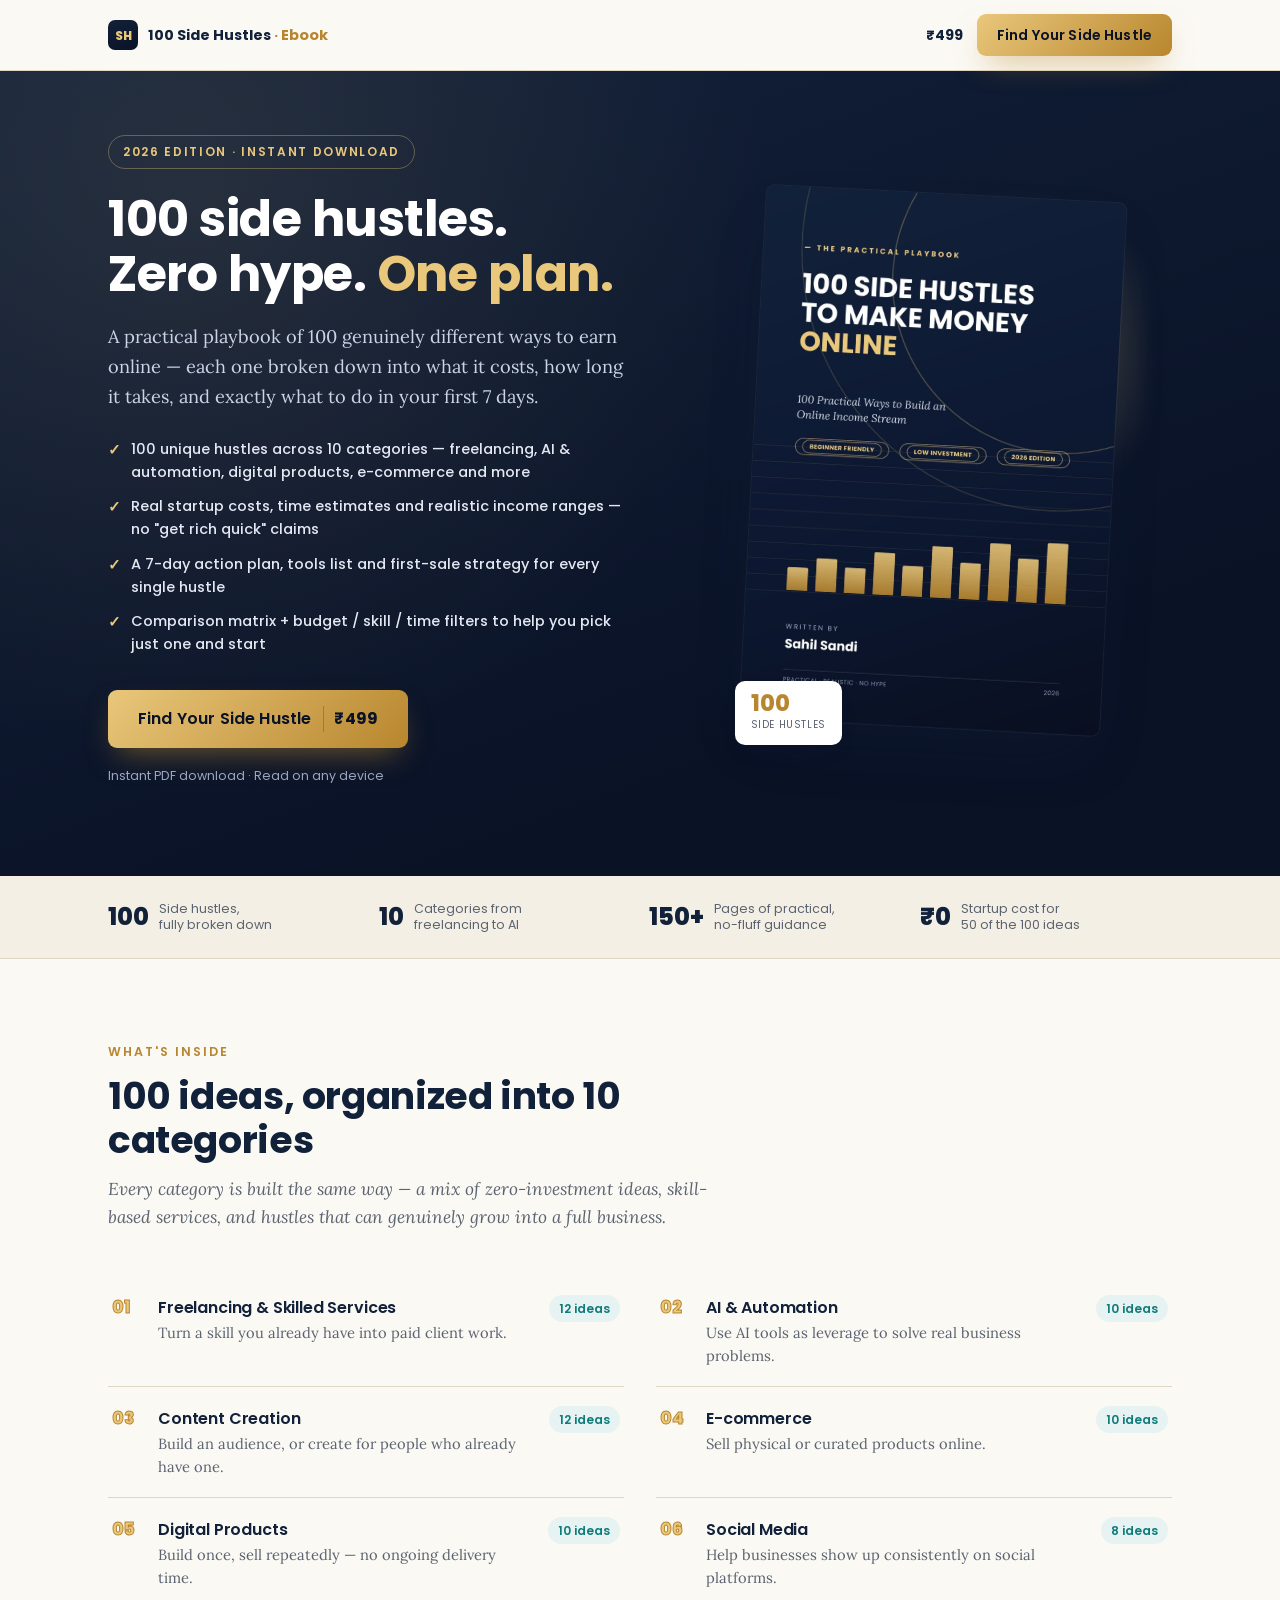
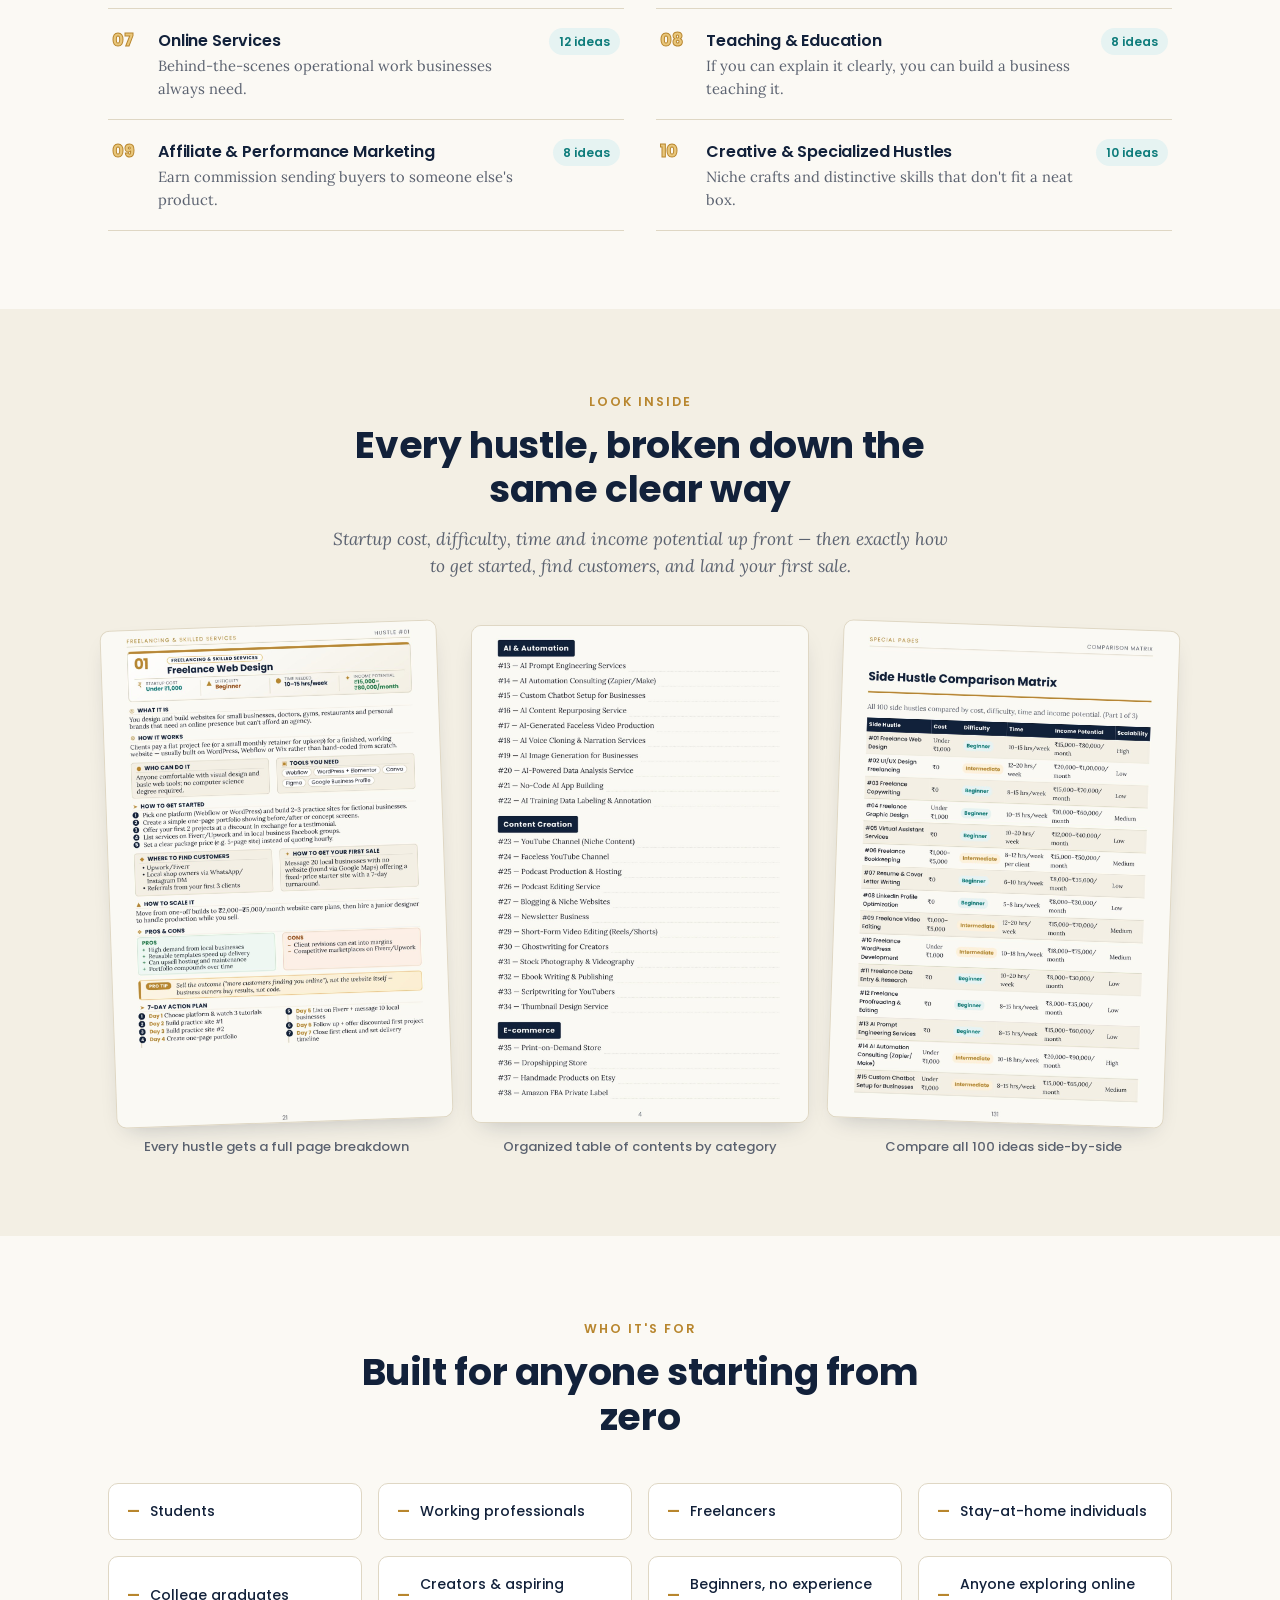
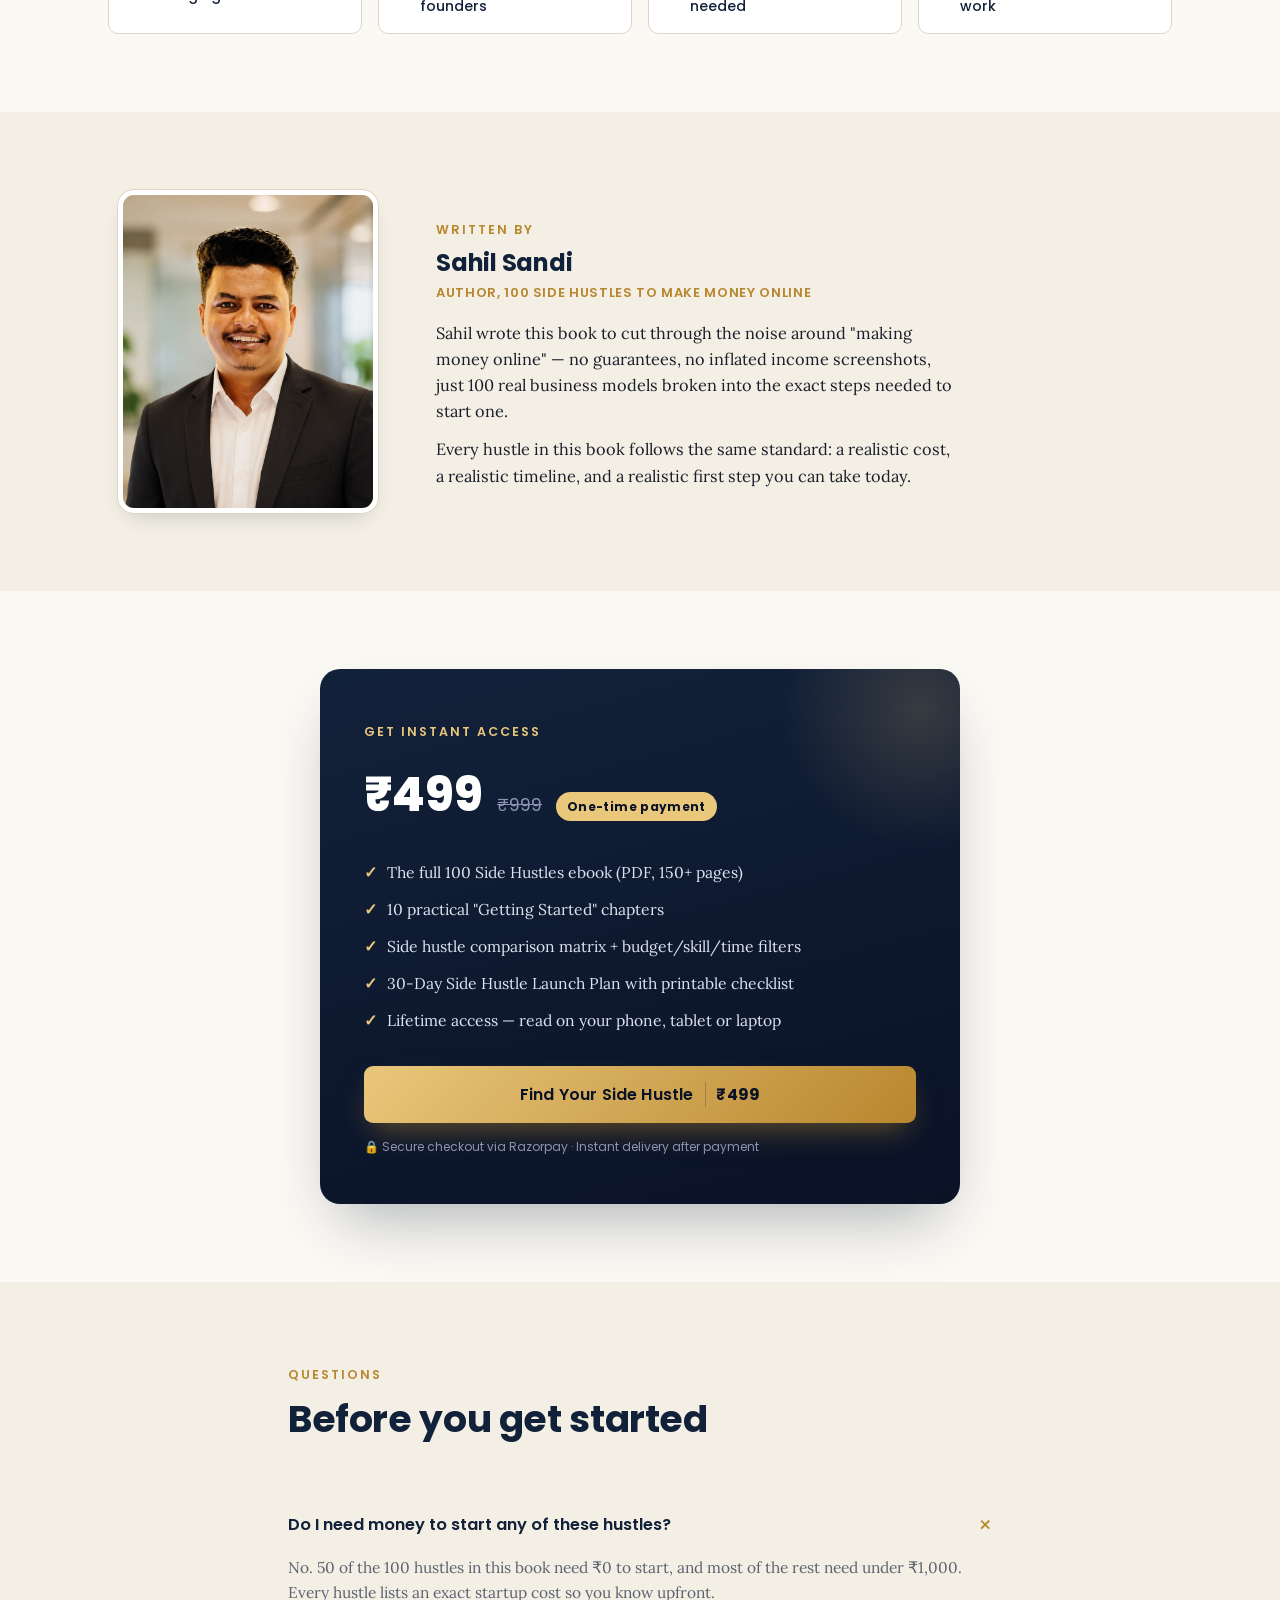
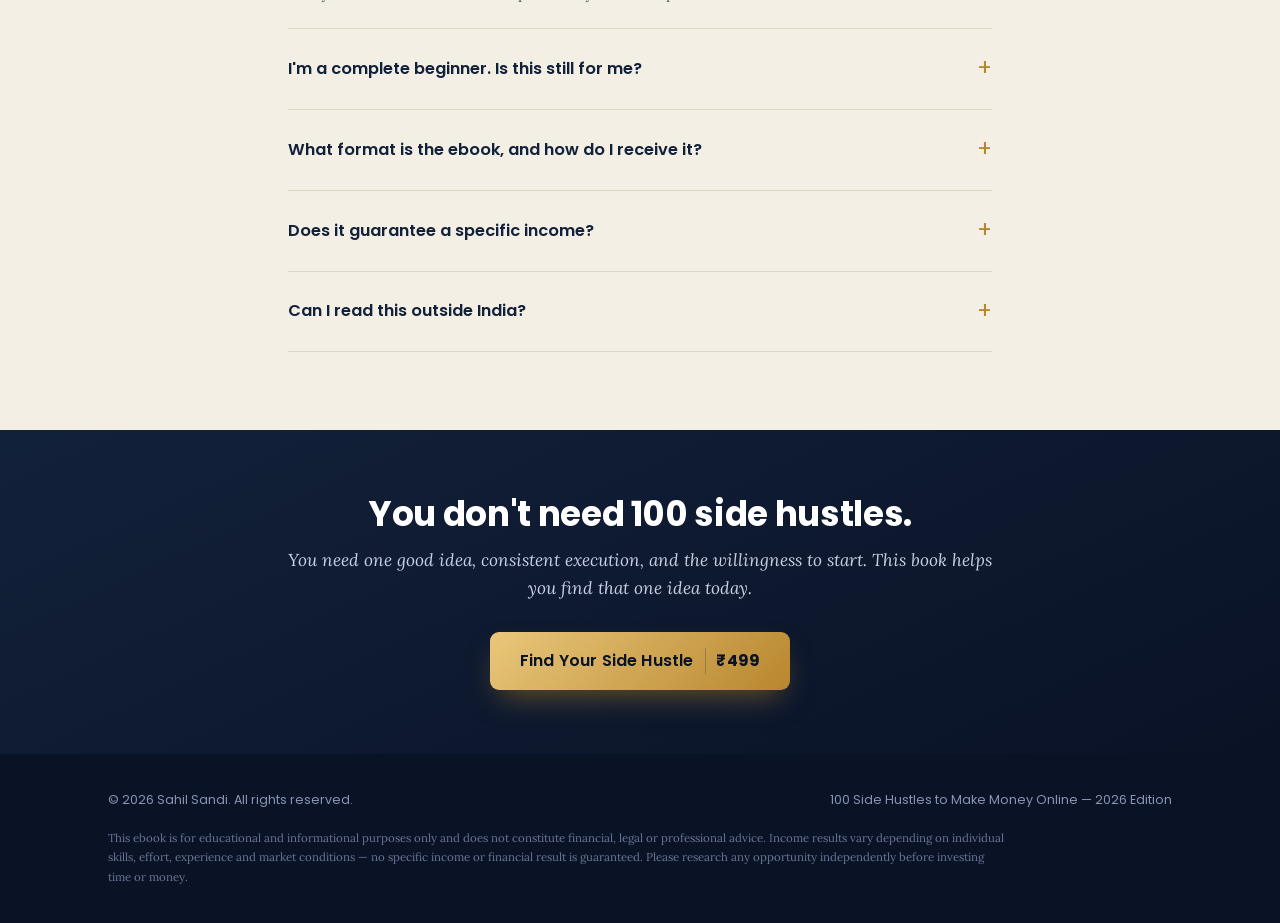
==== commit 75f43858: "cta updated" ====
--- a/index.html
+++ b/index.html
@@ -29,7 +29,7 @@
     <div style="display:flex; align-items:center;">
       <!-- EDITABLE PRICE: keep in sync with your Razorpay Payment Page amount -->
       <span class="topbar-price">₹499</span>
-      <a class="btn btn-primary" href="checkout.html">Get the Ebook</a>
+      <a class="btn btn-primary" href="checkout.html">Find Your Side Hustle</a>
     </div>
   </div>
 </div>
@@ -49,7 +49,7 @@
       </ul>
       <div class="hero-cta">
         <a class="btn btn-primary" href="checkout.html">
-          Get the Ebook <span class="price">₹499</span>
+          Find Your Side Hustle <span class="price">₹499</span>
         </a>
         <span class="hero-price-note">Instant PDF download · Read on any device</span>
       </div>
@@ -219,7 +219,7 @@
       </ul>
       <div class="price-cta">
         <a class="btn btn-primary btn-block" href="checkout.html">
-          Get the Ebook Now <span class="price">₹499</span>
+          Find Your Side Hustle <span class="price">₹499</span>
         </a>
       </div>
       <div class="price-secure">🔒 Secure checkout via Razorpay · Instant delivery after payment</div>
@@ -265,7 +265,7 @@
     <p class="lede">You need one good idea, consistent execution, and the willingness to start. This book helps you find that one idea today.</p>
     <div class="hero-cta">
       <a class="btn btn-primary" href="checkout.html">
-        Get the Ebook <span class="price">₹499</span>
+        Find Your Side Hustle <span class="price">₹499</span>
       </a>
     </div>
   </div>
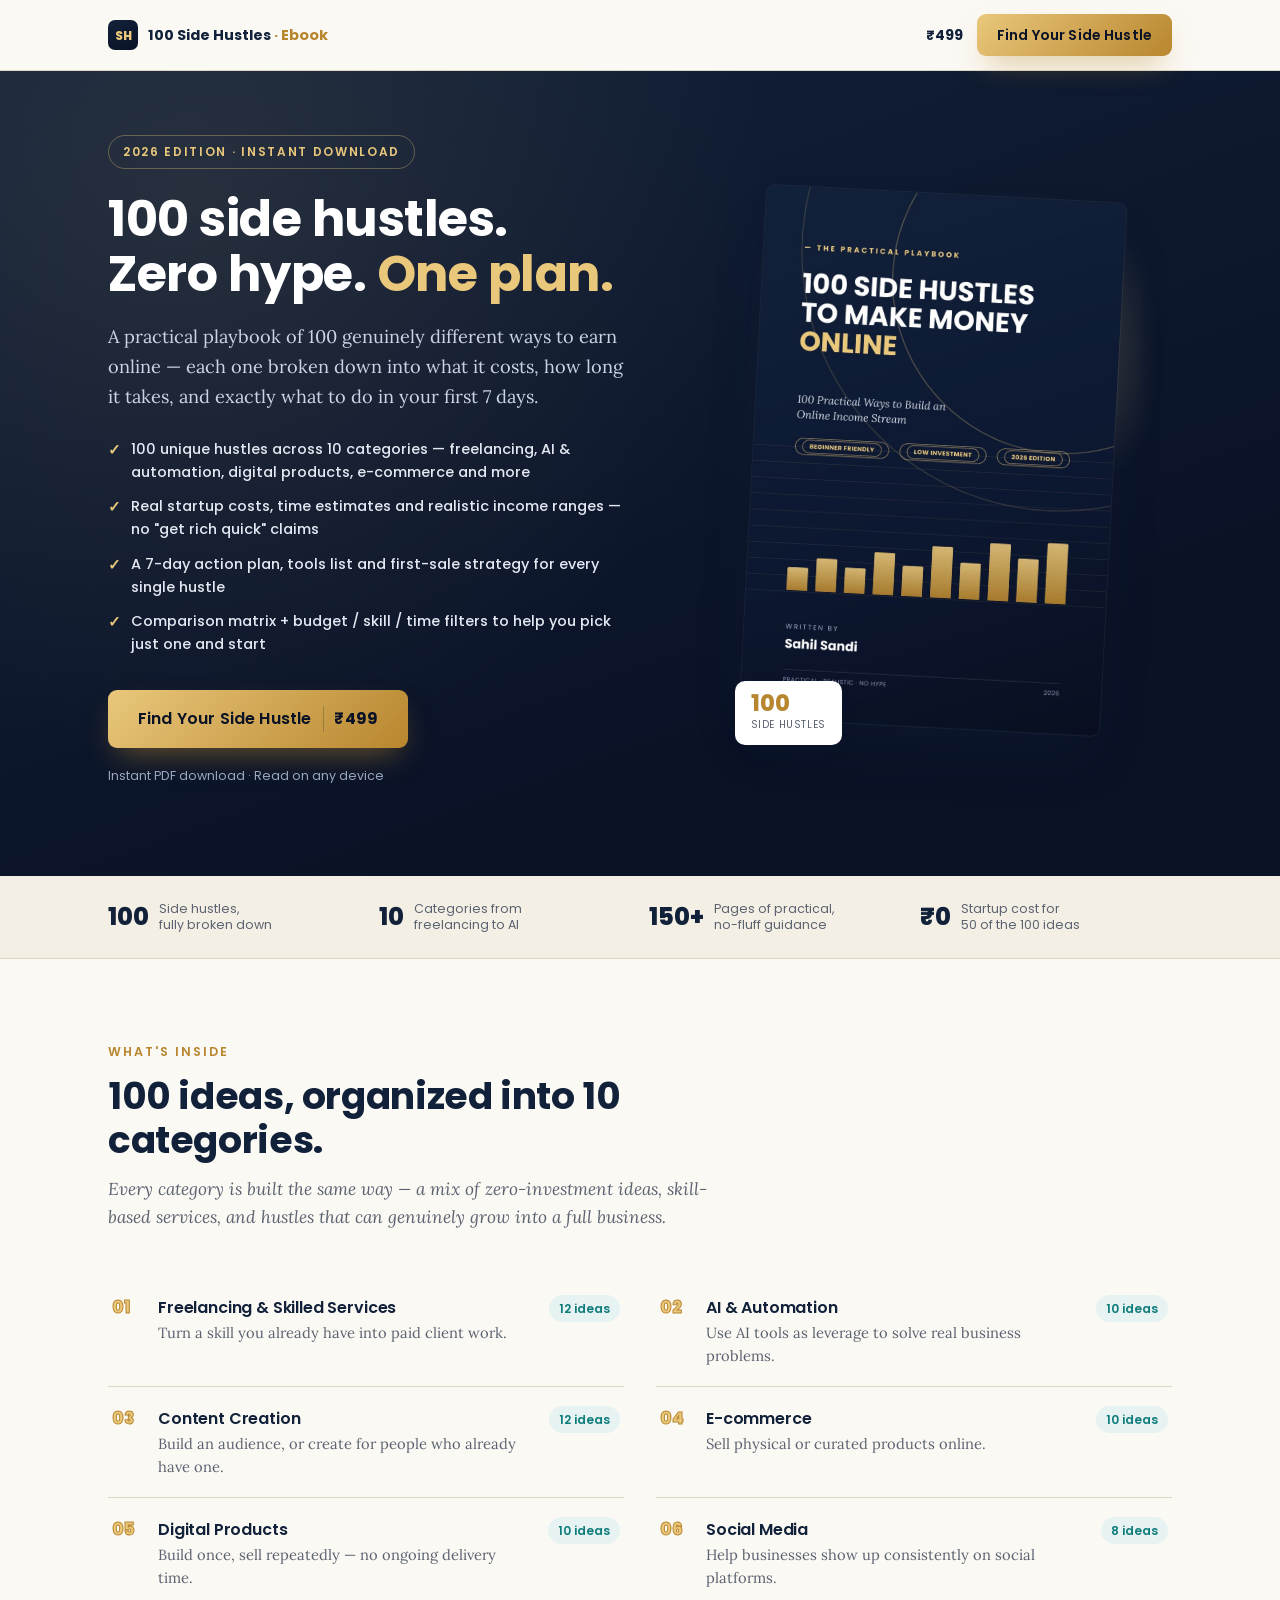
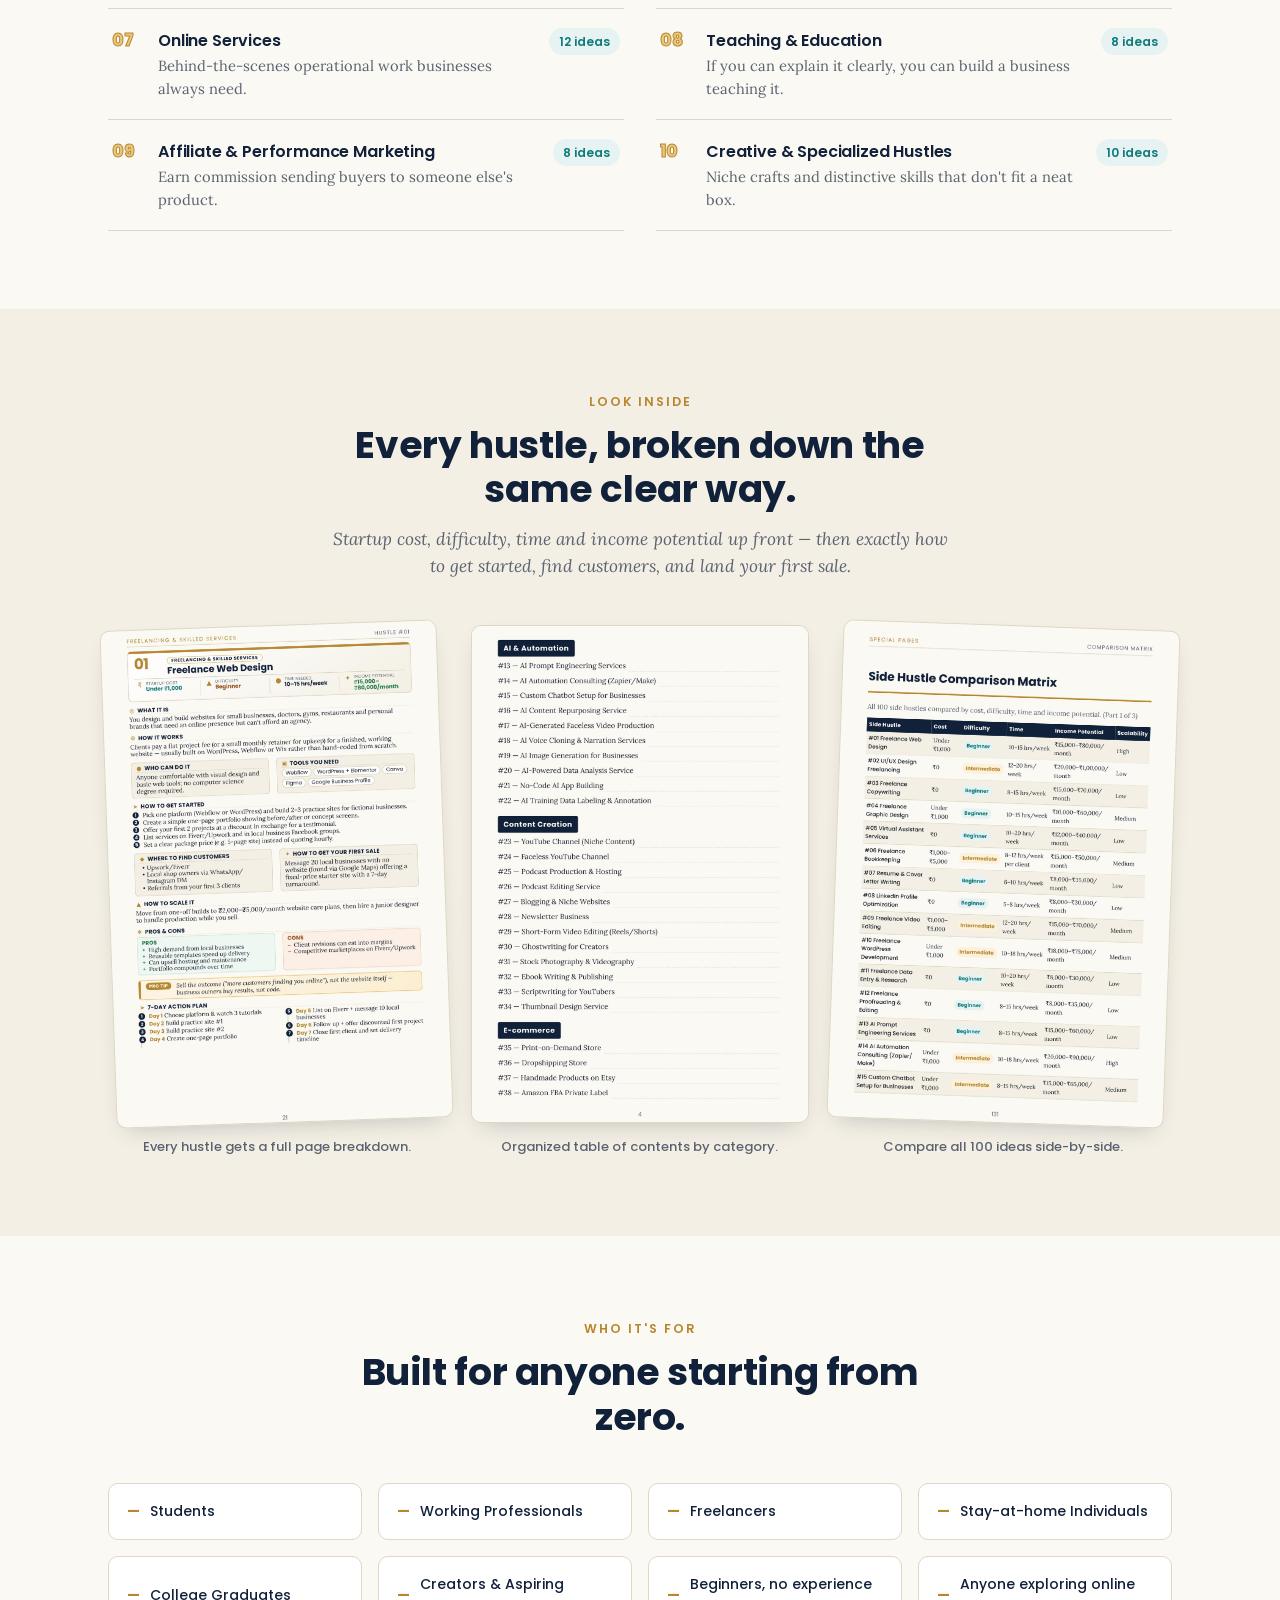
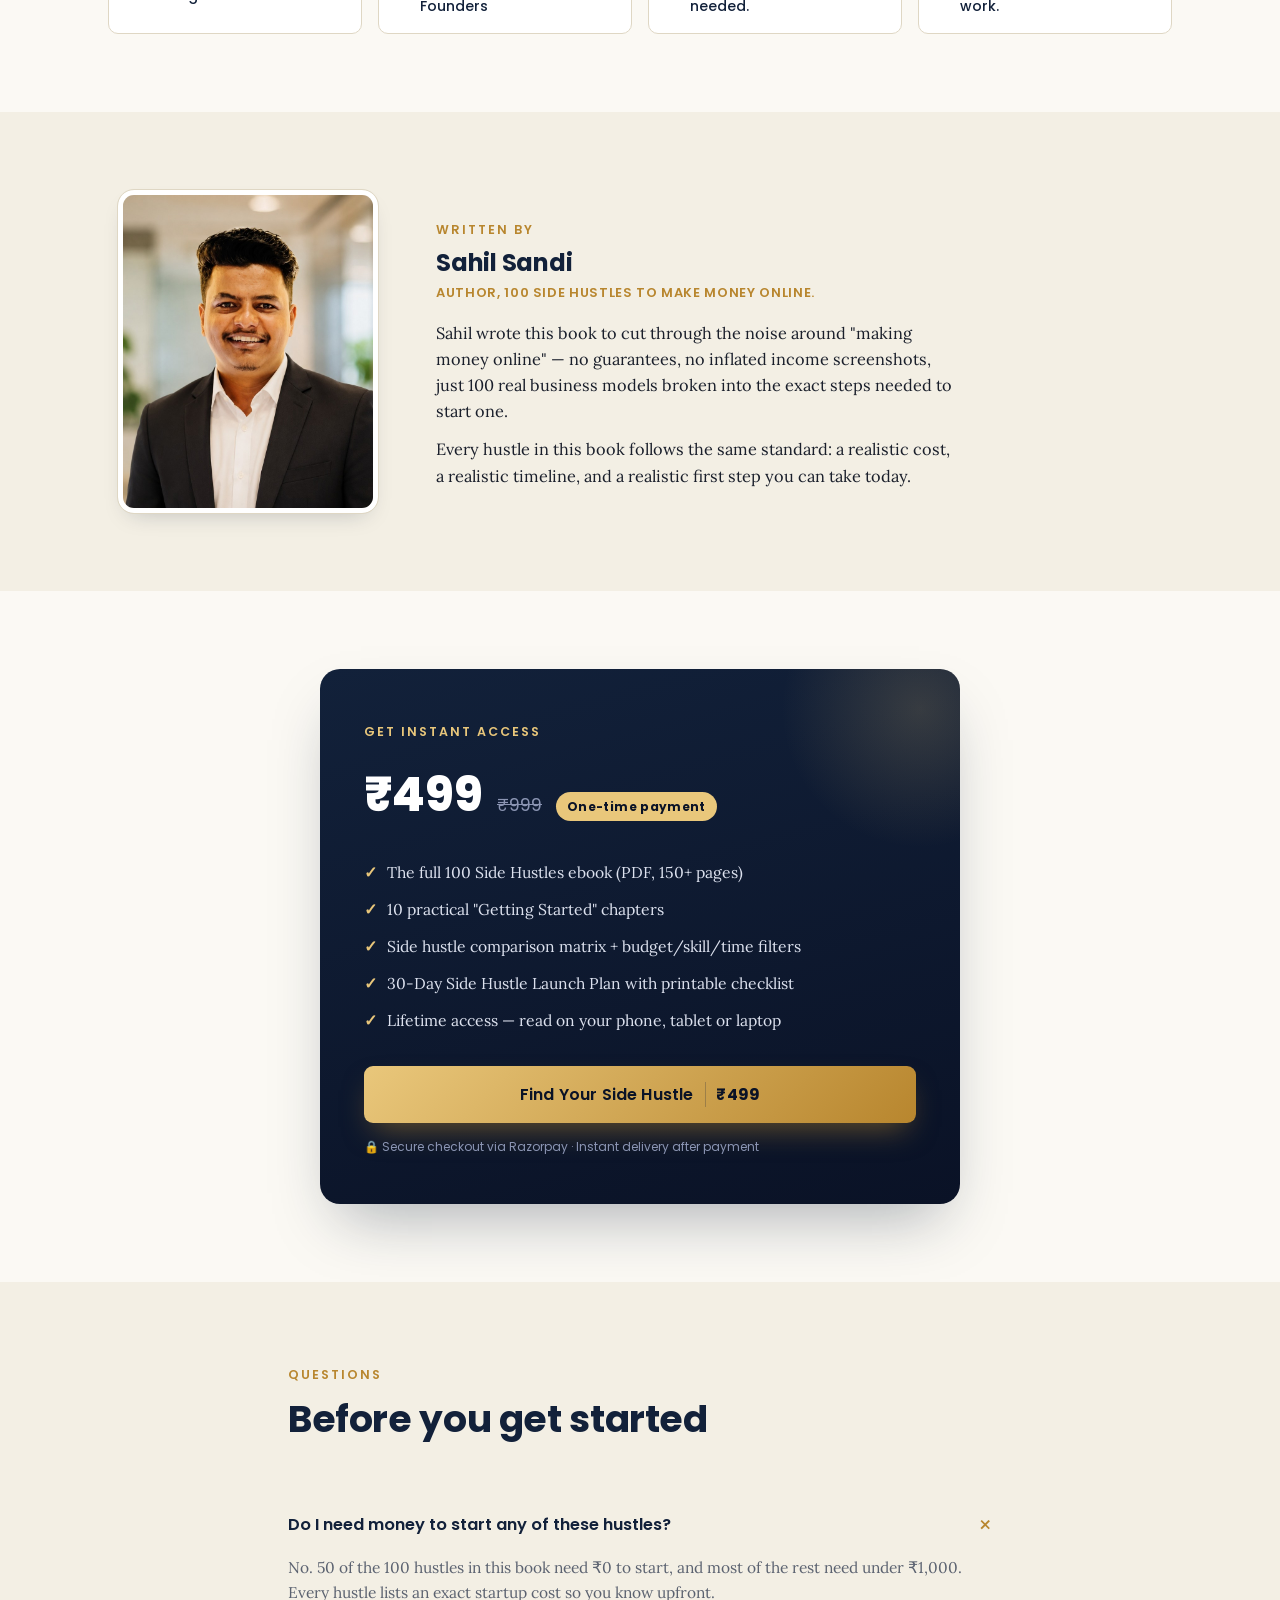
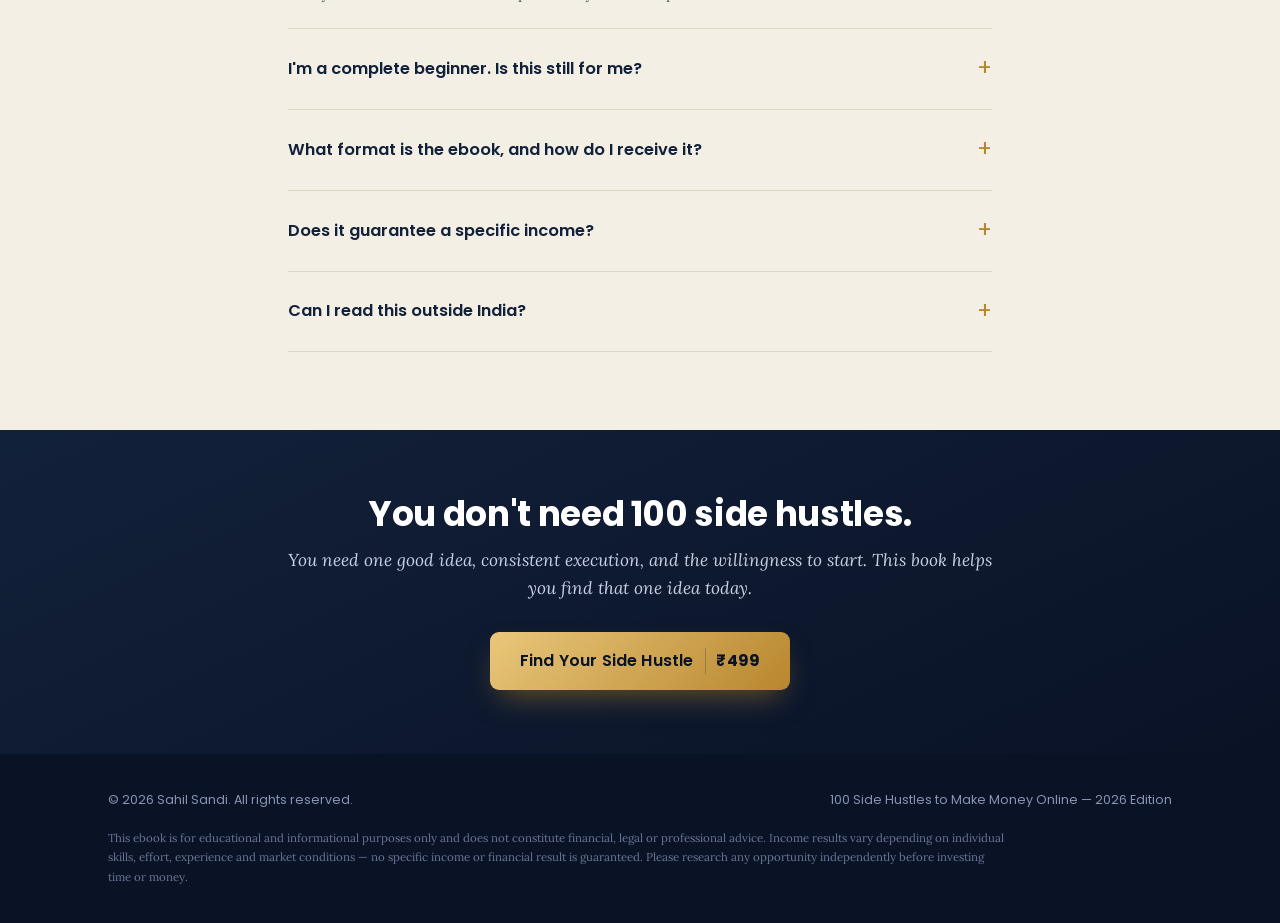
==== commit 67958a2e: "typo fixture" ====
--- a/index.html
+++ b/index.html
@@ -82,7 +82,7 @@
   <div class="container">
     <div class="section-head">
       <span class="eyebrow">What's Inside</span>
-      <h2>100 ideas, organized into 10 categories</h2>
+      <h2>100 ideas, organized into 10 categories.</h2>
       <p class="lede">Every category is built the same way — a mix of zero-investment ideas, skill-based services, and hustles that can genuinely grow into a full business.</p>
     </div>
     <div class="cat-index">
@@ -145,21 +145,21 @@
   <div class="container">
     <div class="section-head center">
       <span class="eyebrow">Look Inside</span>
-      <h2>Every hustle, broken down the same clear way</h2>
+      <h2>Every hustle, broken down the same clear way.</h2>
       <p class="lede">Startup cost, difficulty, time and income potential up front — then exactly how to get started, find customers, and land your first sale.</p>
     </div>
     <div class="gallery">
       <div class="gallery-item">
         <div class="gallery-frame"><img src="assets/img/preview1.jpg" alt="Sample hustle page — Freelance Web Design"></div>
-        <div class="gallery-cap">Every hustle gets a full page breakdown</div>
+        <div class="gallery-cap">Every hustle gets a full page breakdown.</div>
       </div>
       <div class="gallery-item">
         <div class="gallery-frame"><img src="assets/img/preview4.jpg" alt="Table of contents sample page"></div>
-        <div class="gallery-cap">Organized table of contents by category</div>
+        <div class="gallery-cap">Organized table of contents by category.</div>
       </div>
       <div class="gallery-item">
         <div class="gallery-frame"><img src="assets/img/preview3.jpg" alt="Comparison matrix sample page"></div>
-        <div class="gallery-cap">Compare all 100 ideas side-by-side</div>
+        <div class="gallery-cap">Compare all 100 ideas side-by-side.</div>
       </div>
     </div>
   </div>
@@ -170,17 +170,17 @@
   <div class="container">
     <div class="section-head center">
       <span class="eyebrow">Who It's For</span>
-      <h2>Built for anyone starting from zero</h2>
+      <h2>Built for anyone starting from zero.</h2>
     </div>
     <div class="for-grid">
       <div class="for-chip">Students</div>
-      <div class="for-chip">Working professionals</div>
+      <div class="for-chip">Working Professionals</div>
       <div class="for-chip">Freelancers</div>
-      <div class="for-chip">Stay-at-home individuals</div>
-      <div class="for-chip">College graduates</div>
-      <div class="for-chip">Creators &amp; aspiring founders</div>
-      <div class="for-chip">Beginners, no experience needed</div>
-      <div class="for-chip">Anyone exploring online work</div>
+      <div class="for-chip">Stay-at-home Individuals</div>
+      <div class="for-chip">College Graduates</div>
+      <div class="for-chip">Creators &amp; Aspiring Founders</div>
+      <div class="for-chip">Beginners, no experience needed.</div>
+      <div class="for-chip">Anyone exploring online work.</div>
     </div>
   </div>
 </section>
@@ -192,7 +192,7 @@
     <div>
       <span class="eyebrow">Written By</span>
       <h3 class="author-name" style="margin-top:8px;">Sahil Sandi</h3>
-      <div class="author-role">Author, 100 Side Hustles to Make Money Online</div>
+      <div class="author-role">Author, 100 Side Hustles to Make Money Online.</div>
       <p class="author-bio">Sahil wrote this book to cut through the noise around "making money online" — no guarantees, no inflated income screenshots, just 100 real business models broken into the exact steps needed to start one.</p>
       <p class="author-bio">Every hustle in this book follows the same standard: a realistic cost, a realistic timeline, and a realistic first step you can take today.</p>
     </div>
